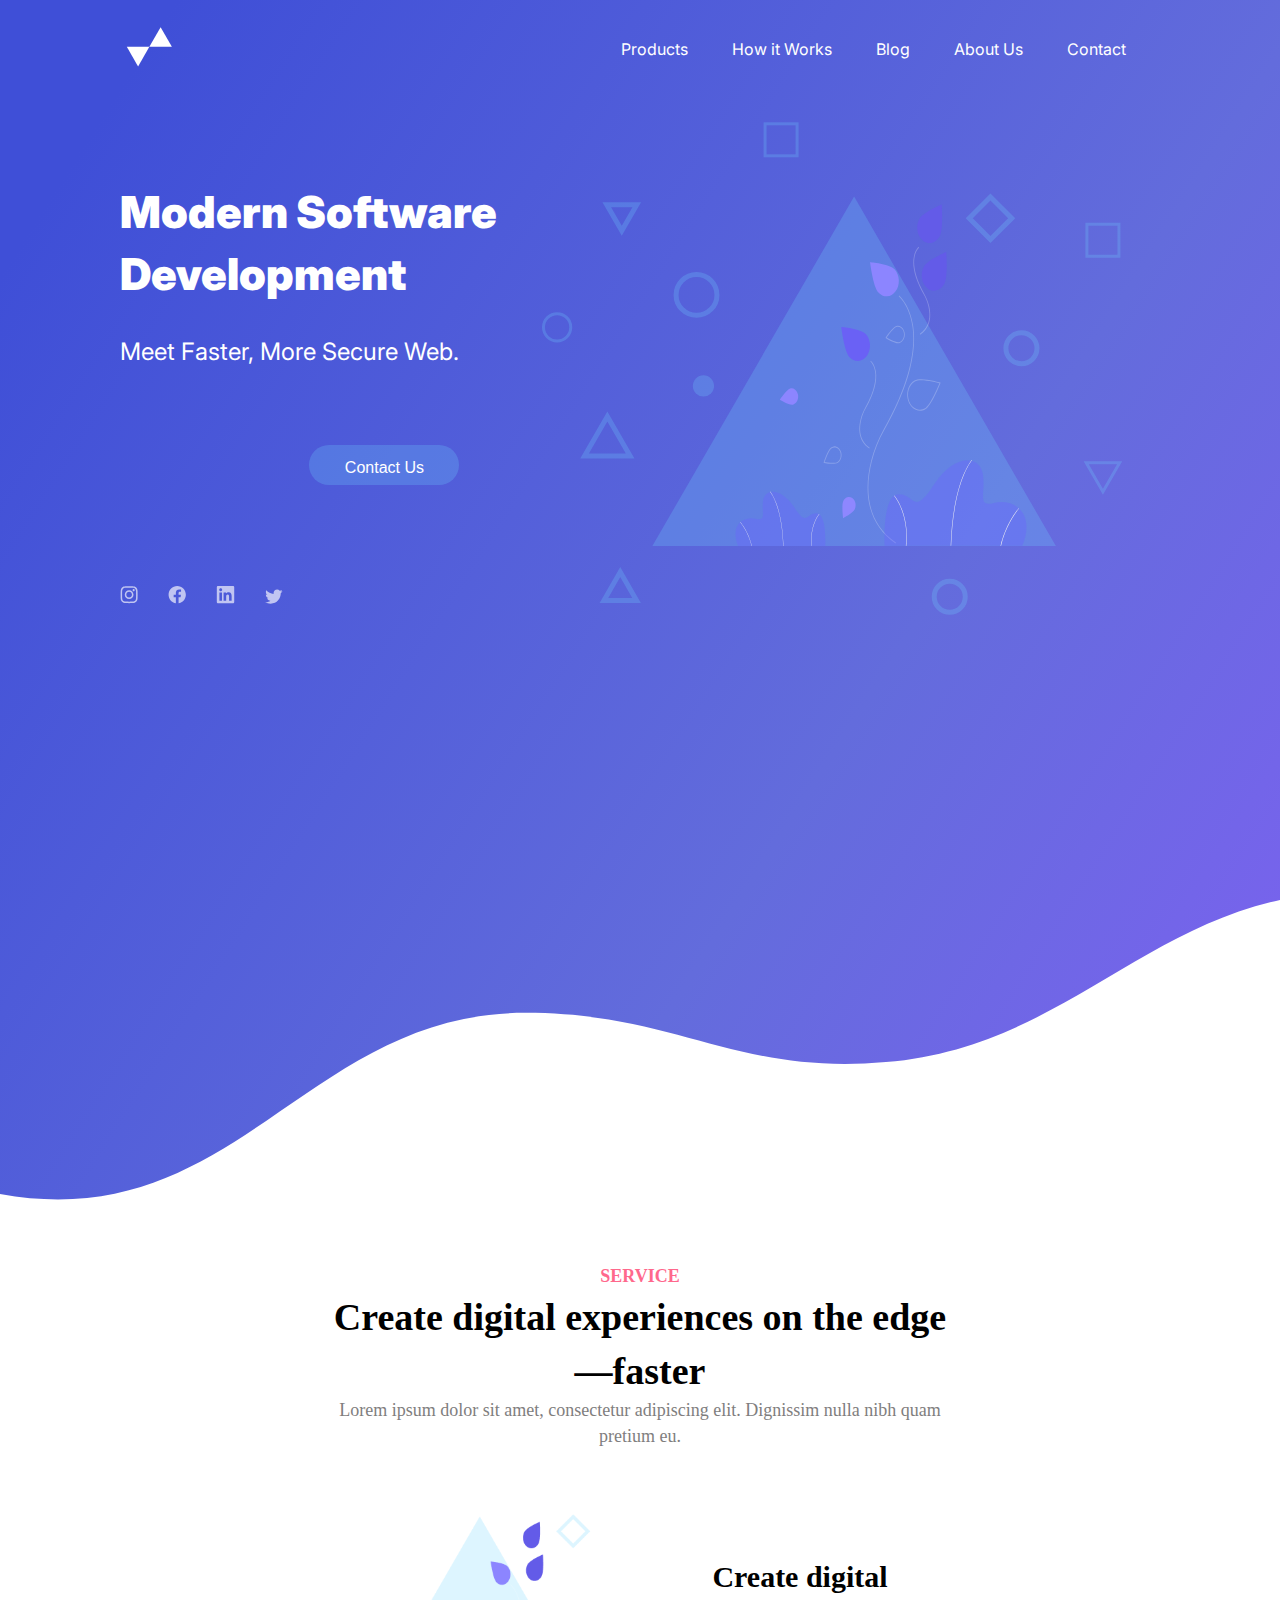
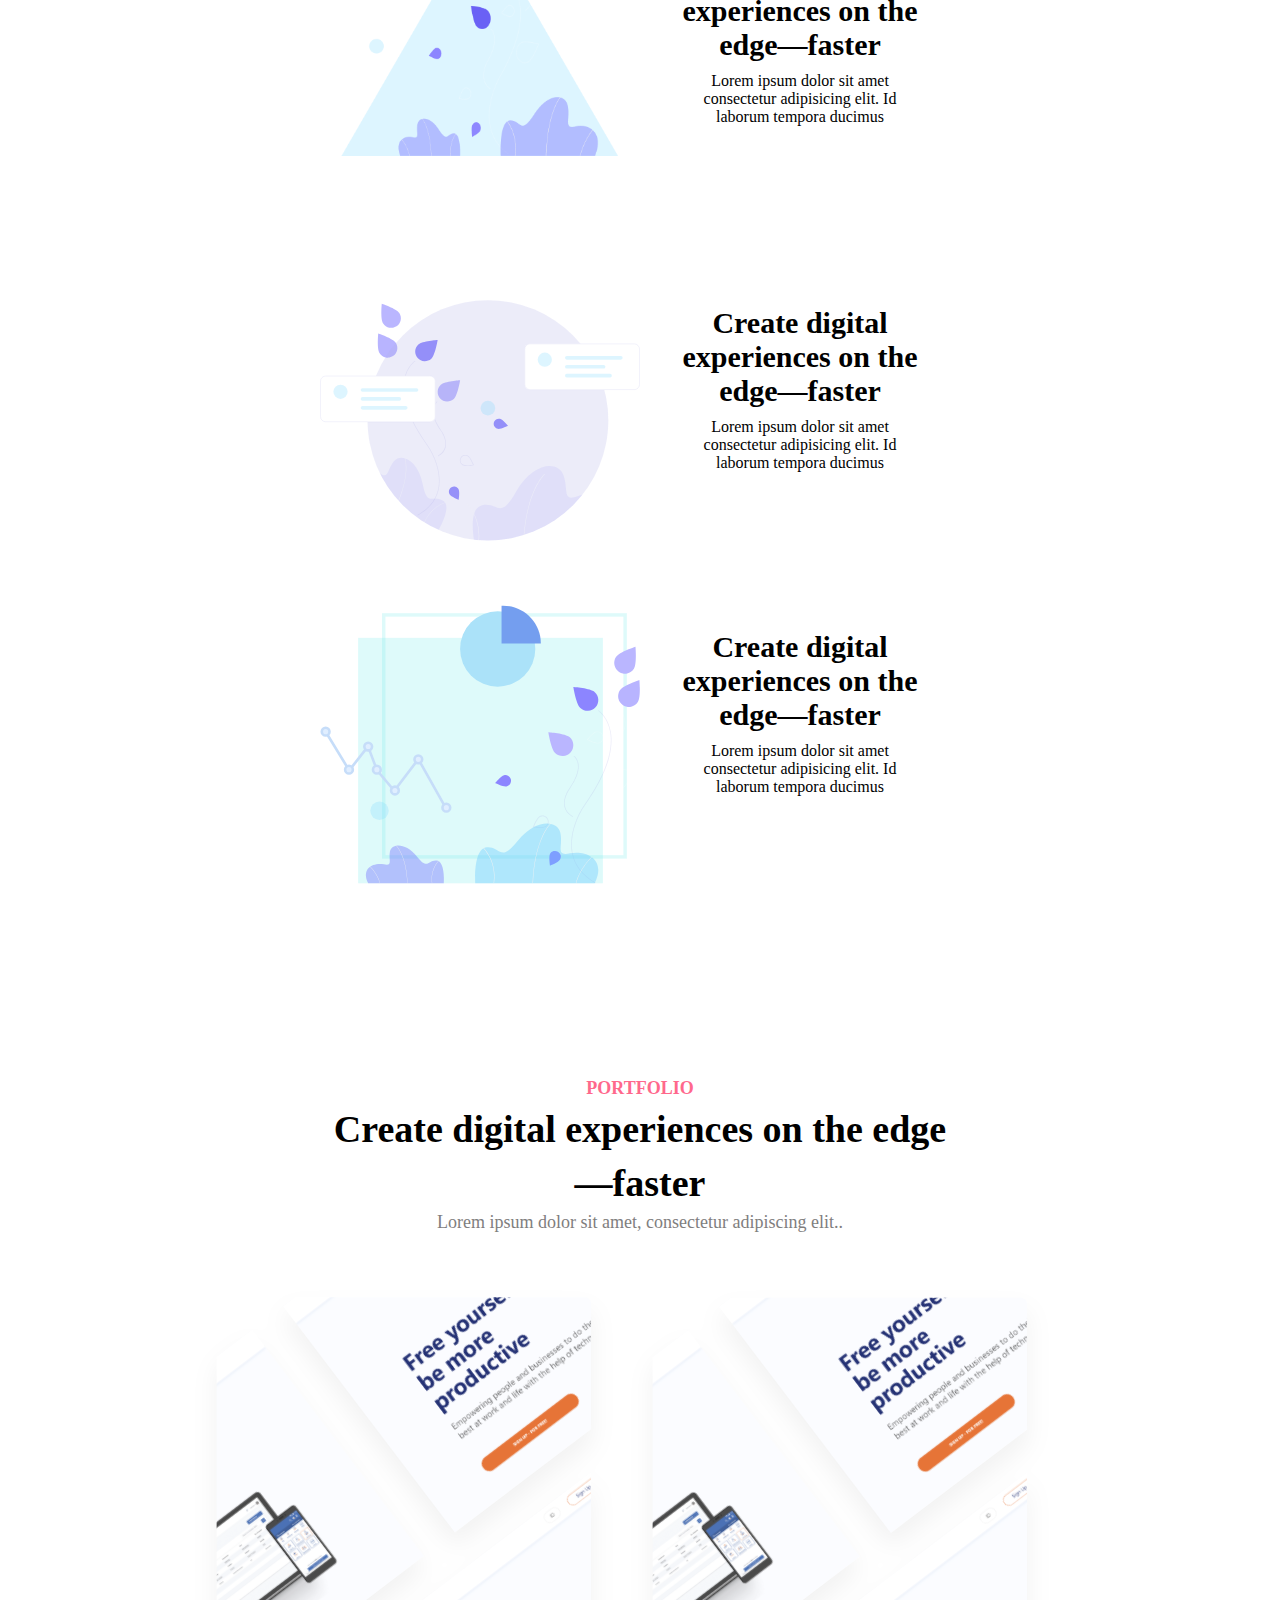
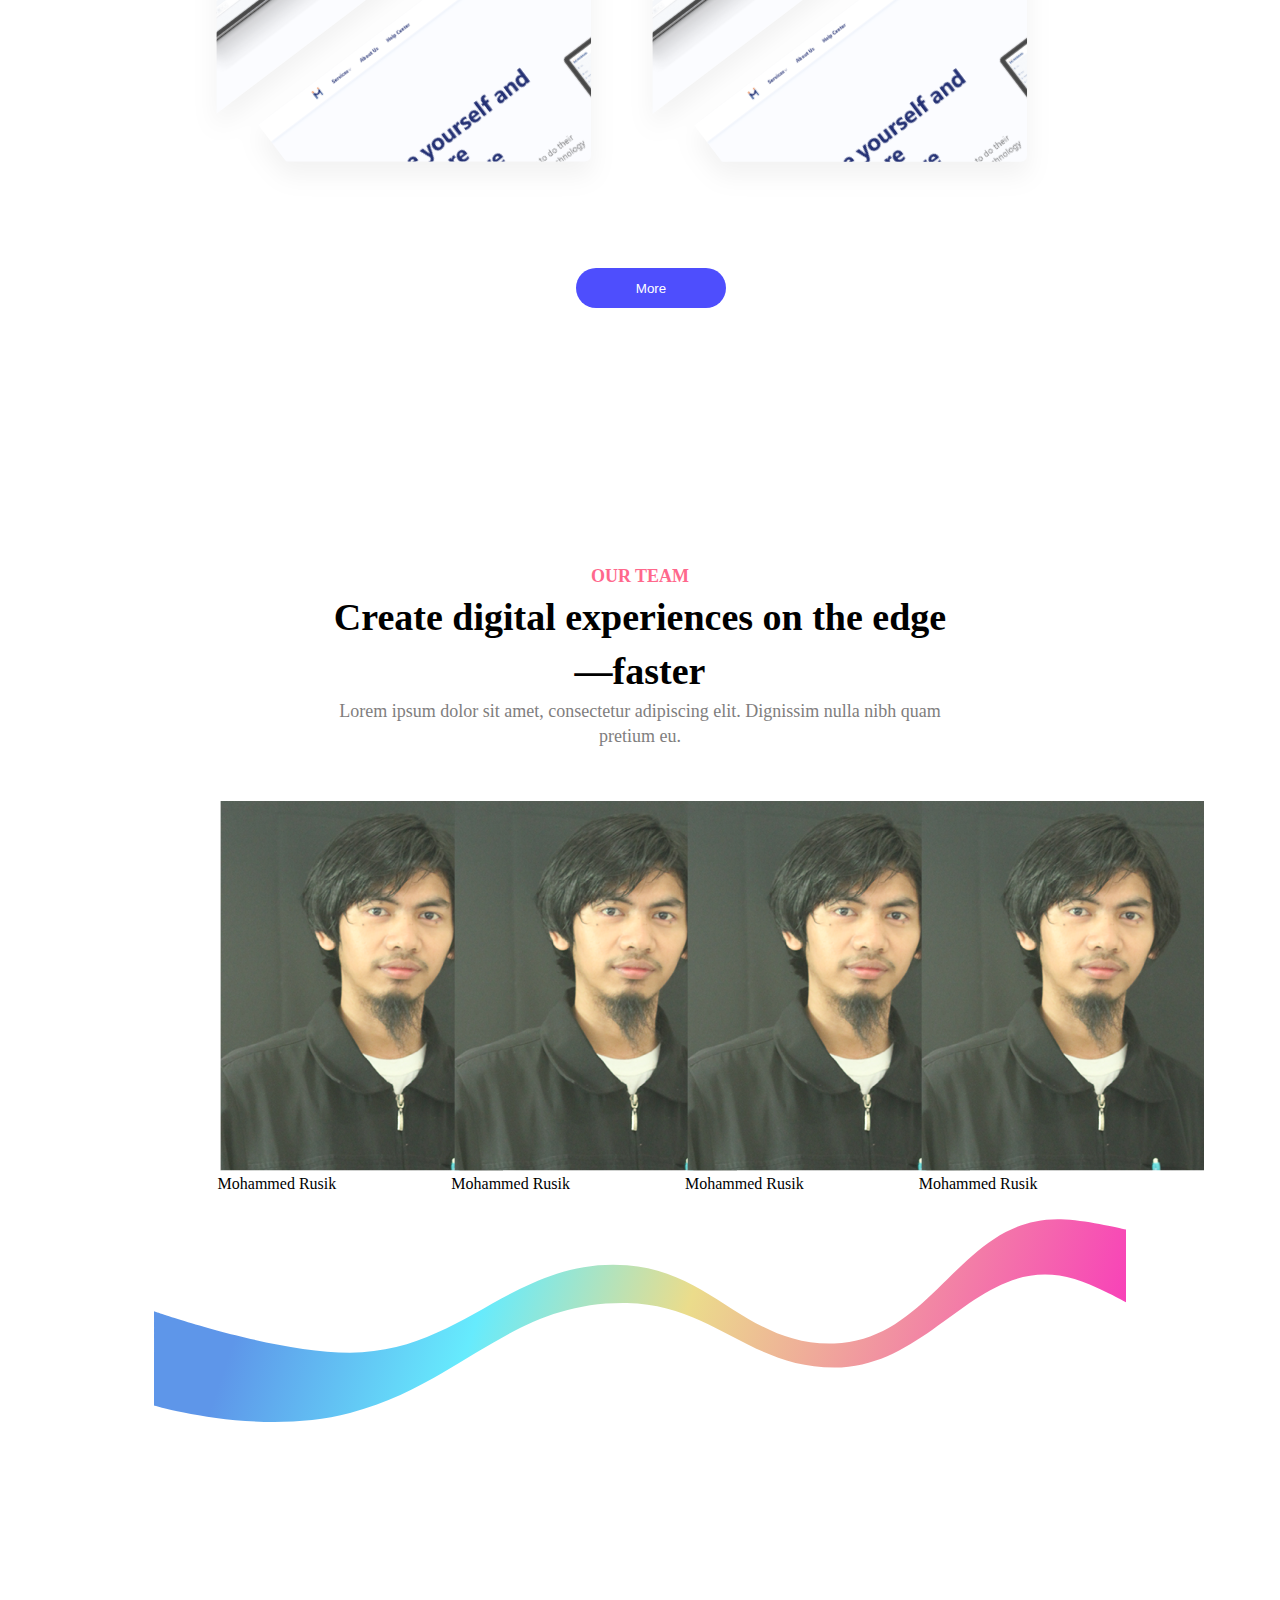
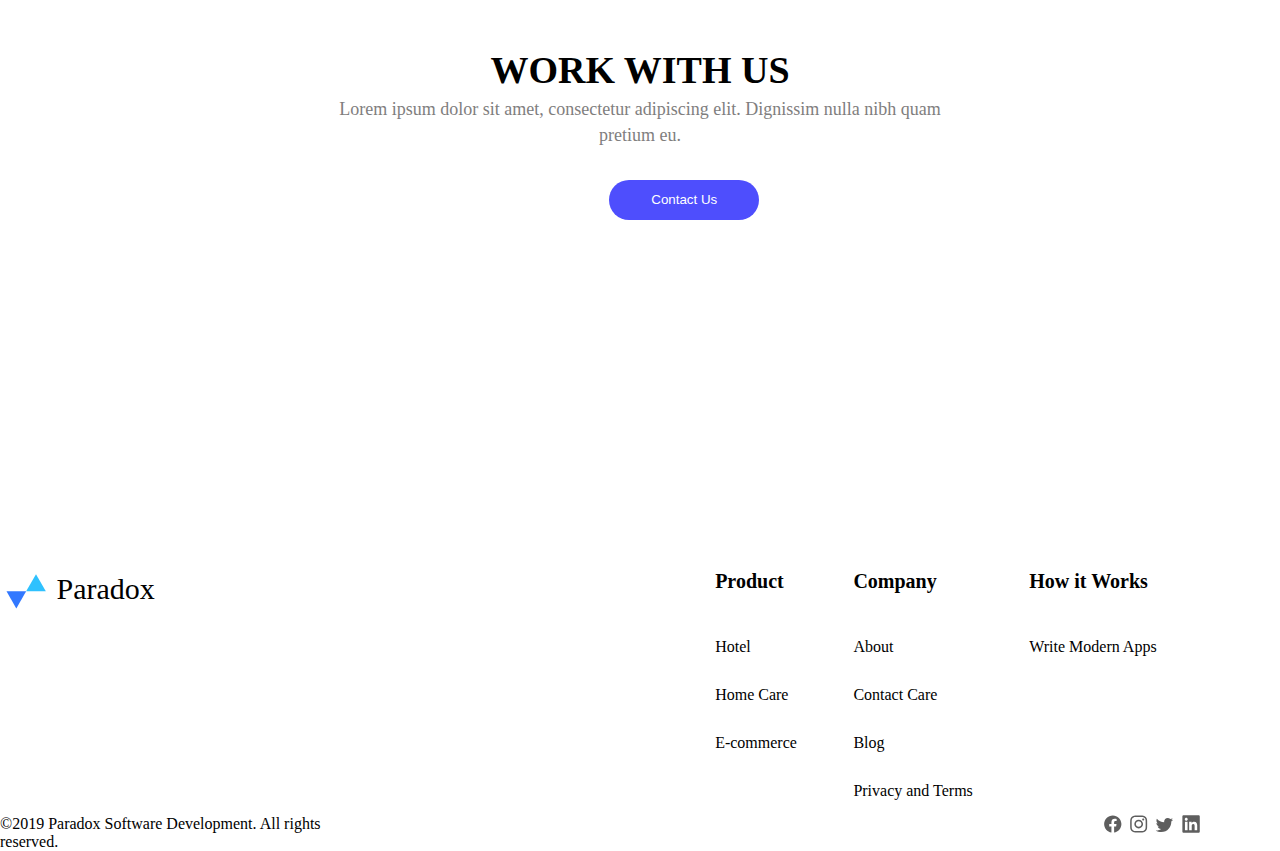
==== index.html @ a880a84c "Add files via upload" ====
<!DOCTYPE html>
<html>
    <head>
    <meta name="viewport" content="width=device-width, initial-scale=1" />
    <link rel="preconnect" href="https://fonts.googleapis.com">
    <link rel="preconnect" href="https://fonts.gstatic.com" crossorigin>
    <link href="https://fonts.googleapis.com/css2?family=Inter:wght@100;200;300;400;500;600;700;800;900&display=swap" rel="stylesheet"> 
    <link rel="stylesheet" href="./styles.css" />
    <script src="./index.js"></script>
    </head>
    <body>
    <section class="hero-container">
        <nav class="navbar">
        <figure class="logo">
            <img src="./assets/Logo.svg" alt=""/>
        </figure> 
        <ul class="right-nav">
            <li><a class='link' href="">Products</a></li>
            <li><a class='link' href="">How it Works</a></li>
            <li><a class='link' href="">Blog</a></li>
            <li><a class='link' href="">About Us</a></li>
            <li><a class='link' href="">Contact</a></li>
        </ul>
        </nav>
        <section class="header">
        <div class="header-text">
            <h1 class="title">Modern Software Development</h1>
            <p class="sub-title">Meet Faster, More Secure Web.</p>
            <button class="header-btn">Contact Us</button>
            <div class="header-icons">
                <img class="icon" src="./assets/instagram.svg"/>
                <img class="icon" src="./assets/facebook1.svg"/>
                <img class="icon" src="./assets/linkedin1.svg"/>
                <img class="icon" src="./assets/twitter.svg"/>
            </div>
        </div>
        <div class="header-img">
            <img src="./assets/mid-triangle.svg"/>
        </div>
    </section>
    </section>

      <section class="section-1">
        <span class="section1-title">SERVICE</span>
        <h2 class="section1-heading">Create digital experiences on the edge—faster</h2>
        <p class="section1-subheading">Lorem ipsum dolor sit amet, consectetur adipiscing elit. Dignissim nulla nibh quam pretium eu. </p>
    </section>

    <section class="category_1">
        <img src="./assets/Group 34.png" alt="" class="category_image_1">
        <div class="first_paragraph">
            <h2>Create digital experiences on the edge—faster</h2>
            <p>Lorem ipsum dolor sit amet consectetur adipisicing elit. Id laborum tempora ducimus</p>
        </div>
    </section>

    <section class="category_2">
        <img src="./assets/circle-one.svg" alt="" class="category_image_2">
        <div class="first_paragraph1">
            <h2>Create digital experiences on the edge—faster</h2>
            <p>Lorem ipsum dolor sit amet consectetur adipisicing elit. Id laborum tempora ducimus</p>
        </div>
        
    </section>

    <section class="category_3">
        <img src="./assets/square-one.svg" alt="" class="category_image_3">
        <div class="first_paragraph2">
            <h2>Create digital experiences on the edge—faster</h2>
            <p>Lorem ipsum dolor sit amet consectetur adipisicing elit. Id laborum tempora ducimus</p>
        </div>
    </section>

    <section class="section-2">
        <span class="section1-title2">PORTFOLIO</span>
        <h2 class="section1-heading2">Create digital experiences on the edge—faster</h2>
        <p class="section2-subheading">Lorem ipsum dolor sit amet, consectetur adipiscing elit.. </p>
    </section>

<main>
    <section>
<img src="./assets/pic-one.svg" alt="">
<img src="./assets/pic-two.svg" alt="">
<img src="./assets/pic-three.svg" alt="">
<img src="./assets/pic-four.svg" alt="">
<img src="./assets/pic-five.svg" alt="">
<img src="./assets/pic-six.svg" alt="">
    </section>
    <button>More</button>
</main>
    
<section class="section-2">
    <span class="section1-title2">OUR TEAM</span>
    <h2 class="section1-heading2">Create digital experiences on the edge—faster</h2>
    <p class="section2-subheading">Lorem ipsum dolor sit amet, consectetur adipiscing elit. Dignissim nulla nibh quam pretium eu. </p>
</section>
<main>
    <section class="employees">
<div class="employee_image">
    <img src="./assets/employee.png" alt="">
    <p>Mohammed Rusik</p>
</div>
<div class="employee_image">
    <img src="./assets/employee.png" alt="">
    <p>Mohammed Rusik</p>
</div>
<div class="employee_image">
    <img src="./assets/employee.png" alt="">
    <p>Mohammed Rusik</p>
</div>
<div class="employee_image">
    <img src="./assets/employee.png" alt="">
    <p>Mohammed Rusik</p>
</div>

    </section>

</main>

    <img src="./assets/mid-curve.svg" alt="" class="curve">

    <section class="section-2">
        <h2 class="section1-heading2">WORK WITH US</h2>
        <p class="section2-subheading">Lorem ipsum dolor sit amet, 
            consectetur adipiscing elit. Dignissim nulla nibh quam pretium eu. </p>
            <button>Contact Us</button>
        </section>
    


<footer>
    <div class="footer_main">

        <div class="footer_section">
            
            <figure class="logo1">
                <img src="./assets/logo-coloured.svg" alt=""/>
                <p>Paradox</p>
        </div>

        <div class="footer_details">
            <div class="product">
                <h2>Product</h2>
               <ul>
                   <li>Hotel</li>
                   <li>Home Care</li>
                   <li>E-commerce</li>
               </ul>
        
            </div>
    
            <div class="company">
                <h2>Company</h2>
               <ul>
                   <li>About</li>
                   <li>Contact Care</li>
                   <li>Blog</li>
                   <li>Privacy and Terms</li>
               </ul>
        
            </div>
    
            <div class="How">
                <h2>How it Works</h2>
               <ul>
                   <li>Write Modern Apps</li>
               </ul>
        
            </div>
        </div>
       
    </div>
    </figure> 
    <div class="footer_end">
        <p>&copy;2019 Paradox Software Development. All rights reserved.</p>
        <div class="social_media">
            <img src="./assets/facebook.svg" alt="">
            <img src="./assets/instagram-dull.svg" alt="">
            <img src="./assets/twitter-dull.svg" alt="">
            <img src="./assets/linkedin.svg" alt="">
        </div>
    </div>
</footer>
    
</body>
</html>
---- styles.css ----
*{
    margin: 0;
    padding: 0;
    box-sizing: border-box;
}


/*hERO*/
.hero-container{
    width: 100%;
    height: 1200px;
    font-family: 'Inter', sans-serif;
    background-image: url(./assets/background-one.svg) ;
    background-repeat: no-repeat;
    -webkit-background-size: cover;
    background-size: cover;
    padding: 0px 154px 0px 120px;
}

.navbar{
    display: flex;
    align-items: center;
    justify-content: space-between;
    padding: 22px 0px 46px;
}

.bg-image{
    position: absolute;
    top: 0;
    left: 0;
    z-index: -1;
}


.right-nav{
    display: flex;
    list-style: none;
}

.right-nav li{
    margin-left: 44px;
}

.link{
    text-decoration: none;
    font-style: normal;
    font-weight: 400;
    font-size: 16px;
    line-height: 150.1%;
    /* identical to box height, or 24px */
    text-align: center;
    color: #FFFFFF;
}

/*Header*/

.header{
    display: flex;
    align-items: center;
    justify-content: space-between;
}


.header-text {
   width: 535px;
}

.title{
    font-style: normal;
    font-weight: 900;
    font-size: 44px;
    line-height: 143.1%;
    /* or 63px */
    color: #FFFFFF;
    margin-bottom: 28px;
}

.sub-title{
font-style: normal;
font-weight: 400;
font-size: 24px;
line-height: 150.1%;
color: #FFFFFF;
margin-bottom: 54px;
}


.header-btn{
    background: rgba(113, 213, 255, 0.24);
    border-radius: 90px;
    padding: 12px 30px;
    border: none;
    font-style: normal;
    font-weight: 400;
    font-size: 16px;
    line-height: 143.1%;
    text-align: center;
    color: #FFFFFF;
    margin-bottom: 100px;
}


.icon{
    margin-right: 26px;
}


/*Section 1*/
.section-1{
    margin: auto;
    text-align: center;
    width: 615.11px;
    padding-top: 5%;
}

.section1-title{
    font-style: normal;
    font-weight: 900;
    font-size: 18px;
    line-height: 143.1%;
    color: #FF688C;
}

.section1-heading{
    font-style: normal;
    font-weight: 900;
    font-size: 38px;
    line-height: 143.1%;
    color: #000000;
}

.section1-subheading{
    font-style: normal;
    font-weight: 400;
    font-size: 18px;
    line-height: 143.1%;
    /* or 26px */
    color: #7F7E7E;
}


/* first Category */
.category_1{
    align-items: center;
    padding: 0% 25%;
    display: flex;
}
.category_image_1{
 width: 50%;
 padding-top: 10%;
}
.first_paragraph{
    padding: 0% 5%;
    text-align: center;
}
.first_paragraph h2{
    padding-bottom: 4%;
    font-size: 30px;
}
.first_paragraph p{
    text-align: center;
    padding: 0% 10%;
}


/* Second category */
.category_2{
    align-items: center;
    padding: 0% 25%;
    display: flex;
}
.category_image_2{
 width: 50%;
 padding-top: 10%;
}
.first_paragraph1{
    padding: 0% 5%;
    text-align: center;
}
.first_paragraph1 h2{
    padding-bottom: 4%;
    font-size: 30px;
}
.first_paragraph1 p{
    text-align: center;
    padding: 0% 10%;
}


/* Third category */
.category_3{
    align-items: center;
    padding: 0% 25%;
    display: flex;
}
.category_image_3{
 width: 50%;
 padding-top: 10%;
}
.first_paragraph2{
    padding: 0% 5%;
    text-align: center;
}
.first_paragraph2 h2{
    padding-bottom: 4%;
    font-size: 30px;
}
.first_paragraph2 p{
    text-align: center;
    padding: 0% 10%;
}

/*Section 2*/
.section-2{
    margin: auto;
    text-align: center;
    width: 615.11px;
    padding-top: 15%;
}

.section1-title2 {
    font-style: normal;
    font-weight: 900;
    font-size: 18px;
    line-height: 143.1%;
    color: #FF688C;
}

.section1-heading2{
    font-style: normal;
    font-weight: 900;
    font-size: 38px;
    line-height: 143.1%;
    color: #000000;
}

.section2-subheading{
    font-style: normal;
    font-weight: 400;
    font-size: 18px;
    line-height: 143.1%;
    /* or 26px */
    color: #7F7E7E;
}

/* portfolio */
main{
    border: none;
    padding-top: 4%;


}
main section{
    padding-left: 15%;
}
/* employees */
.employees{
    padding-left: 17%;
    display: flex;
}
.employees img{
    padding: 0% 1%;
}
.employee_image{
    width: 22%;
}

.curve{
    padding: 2% 12%;
    width: 100%;
    height: 10%;

}
button{
    text-align: center;
    margin: 5% 45%;
    width: 150px;
    height: 40px;
    background-color: rgba(9, 9, 252, 0.719);
    border: none;
    border-radius: 20px;
    color: white;
}


footer{
    margin-top: 25%;
}
.logo1{
    display: flex;
}
.logo1 p{
    padding-top: 1%;
    padding-left: 3%;
    font-size: 30px;
}
.footer_main{
    display: flex;
}
.product{
    padding-left: 50%;
  
}
.product h2{
    font-size: 20px;
    margin-bottom: 30px;
}
.product ul li{
    list-style-type: none;
    line-height: 300%;
}
.company{
    padding-left: 5%;
  
}
.company h2{
    font-size: 20px;
    margin-bottom: 30px;
}
.company ul li{
    list-style-type: none;
    line-height: 300%;
}

.How{
    padding-left: 5%;
  
}
.How h2{
    font-size: 20px;
    margin-bottom: 30px;
}
.How ul li{
    list-style-type: none;
    line-height: 300%;
}
.footer_end{

    display: flex;
}
.footer_details{
    display: flex;
    width: 100%;
    
}

.social_media{

    margin-left: 60%;
    width:200px;

}
.social_media img{
    padding-right: 2%;
}

@media only screen and (max-width: 720px){
    body{
        margin: 0;
        padding: 0;
    }
    .hero-container{
        width: 200%;
        padding: 3%;
        display: block;
    }
    .section-1{
        text-align: center;
        width: 100%;
        padding-top: 40%;
        margin-left: 0%;

    }
    .right-nav{
        display: block;
        padding-right: 10%;
    }
    
    .link{
    font-size: 15px;
    }
    
   
  .logo{
      padding: 0;
      margin-bottom: 20px;
      padding: 5%;
  }
  .title{
      font-size: 40px;
  }
  .header{
      padding-top: 20%;
      padding-left: 1.5%;
      padding-right: 2.5%;
  }
  .employees{
      display: block;
      flex-wrap: wrap;
      align-items: center;
      margin-left: 0%;
      padding: 12%;
  }
  .employee_image p{
      font-size: 40px;
  }
  .section1-title{
      font-size: 70px;
      width: 200%;
      margin-left: 65%;
  }
  .section1-heading{
      font-size: 50px;
      width: 200%;
  }

  .section1-title2{
      margin-left: 0%;
      font-size: 70px;
  }
  .section-2{
      margin: 0;
      padding-left: 30%;
      padding-top: 50%;
  }
  .section1-heading2{
      margin: 0;
      font-size: 45px;
  }
  .section1-subheading{
      font-size: 45px;
      width: 200%;
}
  .section2-subheading{
      padding-left: 0%;
      text-align: center;
      font-size: 20px;
  }
  .category_1{
      margin-top: 20%;
      display: block;
  }
  .category_2{
    margin-top: 20%;
    display: block;
}
.category_image_1{
    margin-left: 0%;
    width: 300%;
}
.category_image_2{
    padding-left: 0%;
    width: 300%;
}
.category_image_3{
    margin-left: 0%;
    width: 300%;
}
.category_3{
   
    margin-top: 20%;
    display: block;
}
.first_paragraph{
    padding-left: 40%;
    width: 300%;
}
.first_paragraph h2{
    font-size: 40px;
}
.first_paragraph1{
    padding-left: 40%;
    width: 300%;
}
.first_paragraph1 h2{
    font-size: 40px;
}
.first_paragraph2{
    padding-left: 40%;
    width: 300%;
}
.first_paragraph2 h2{
    font-size: 40px;
}
  .employee_image{
      align-items: center;
      margin-left: 10%;
      width: 100%;
  }
  main section{
    margin-left: 0%;
  }
  main section img{
      width: 200%;
  }
  .header-img img{
    margin: 0;
    padding-right: 100%;
    width: 200%
  }
  .sub-title{
      padding-right: 20%;
  }
  main button{
      margin-left: 75%;
      font-size: 30px;
      width: 200px;
      height: 60px;
  }
  .curve{
     margin: 0%;
     padding: 0;
     width: 190%;
  }
  .footer_main{
      display: block;
  }
  .footer_details{
      display: flex;
      width: 200%;
  }

 .product{
     padding: 5%;
 }
 .product h2{
    font-size: 30px;
 }
 .product ul li{
     display: inline-block;
     padding: 2%;
     font-size: 25px;
     
 }
 .company{
    padding: 5%;
}
.company h2{
    font-size: 30px;
 }
.company ul li{
    display: inline-block;
    padding: 1%;
    font-size: 25px;
}
.How{
    padding: 5%;  
}
.How h2{
    font-size: 30px;
 }
.How ul li{
    display: inline-block;
    font-size: 25px;
}

  .sub-title{
      font-size: 30px;
  }
  .header-btn{
    text-align: left;
    background-color: #FFFFFF;
    color: blue;
  }
  .footer_end{
      display: inline-block;
      margin-top: 30%;
      width: 200%;
  }
  .footer_end p{
      font-size: 30px;
      padding: 0;

  
  }
  .logo1{
    margin-left: 200px;
    margin-bottom: 20px;
    padding: 5%;
}
.logo1 img{
    width: 200px;
}
.logo1 p{
    font-size: 50px;
}
.social_media{
  padding: 0;
}
}
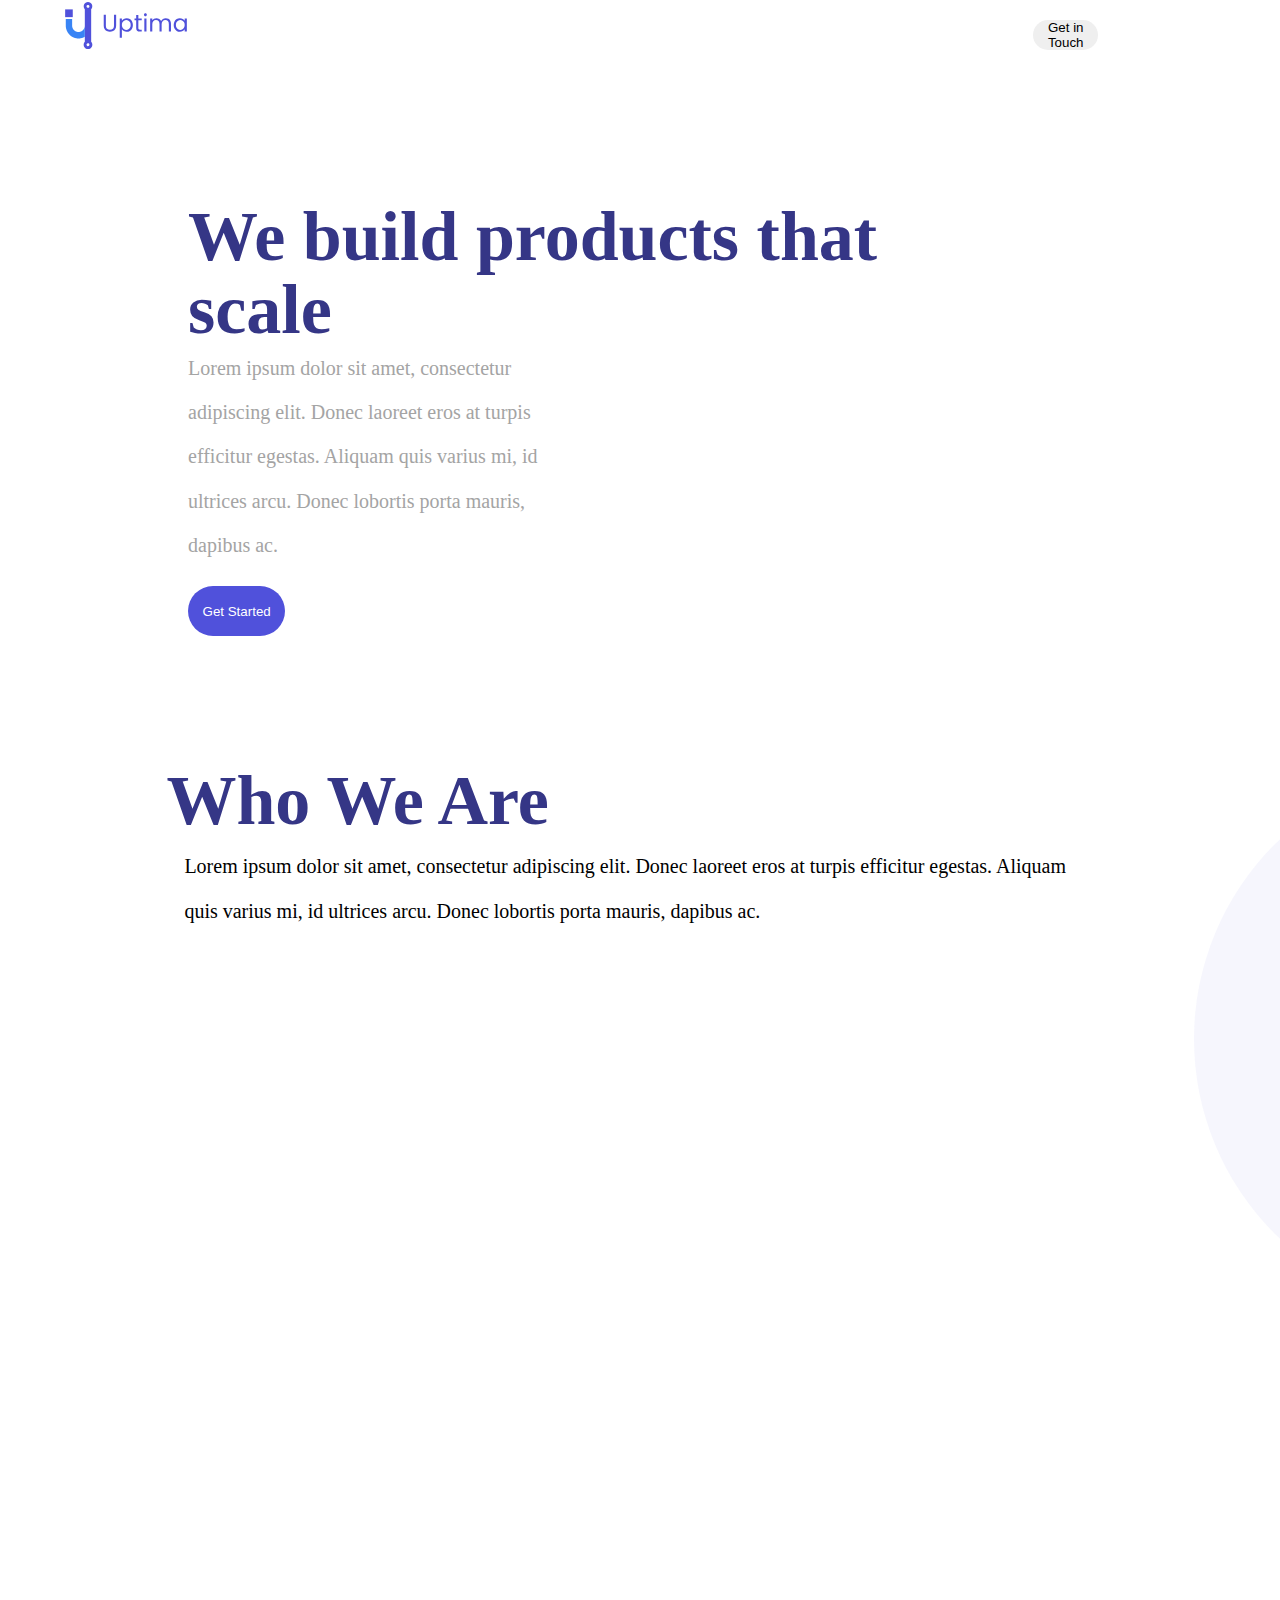
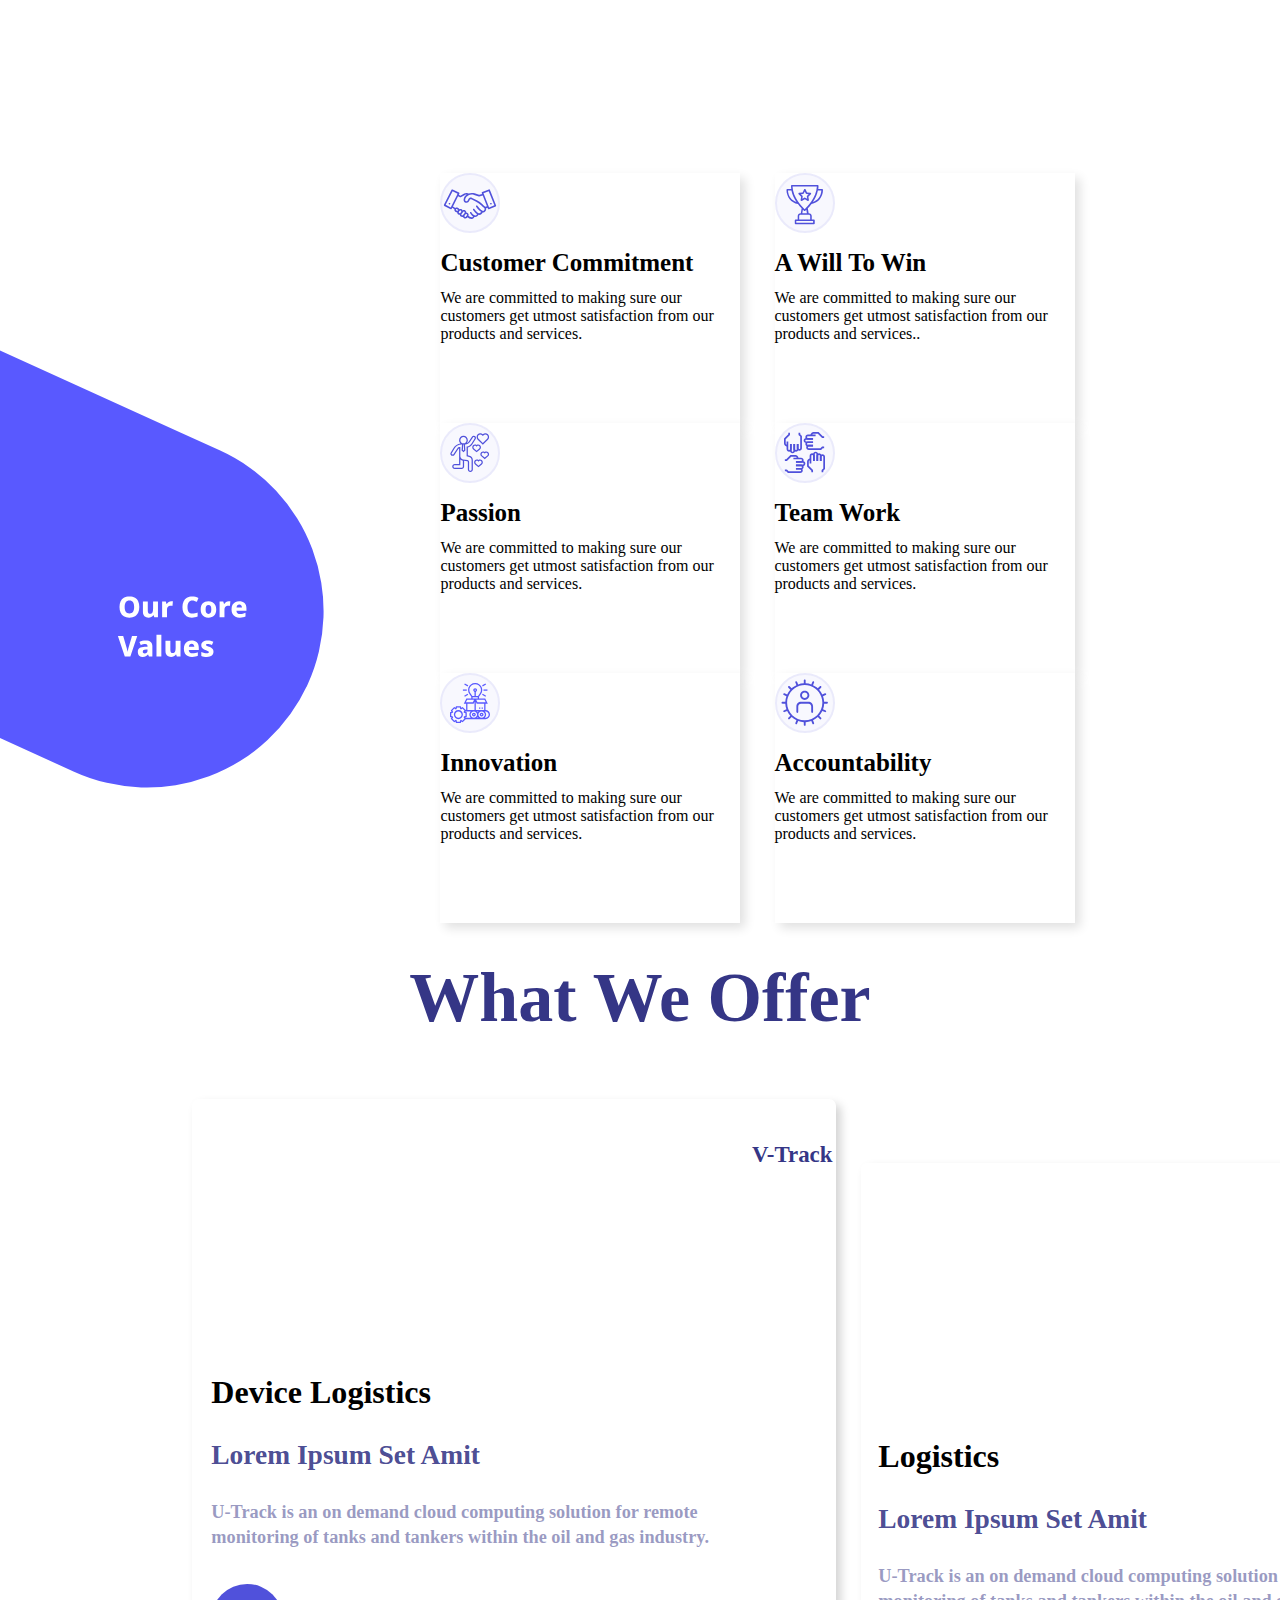
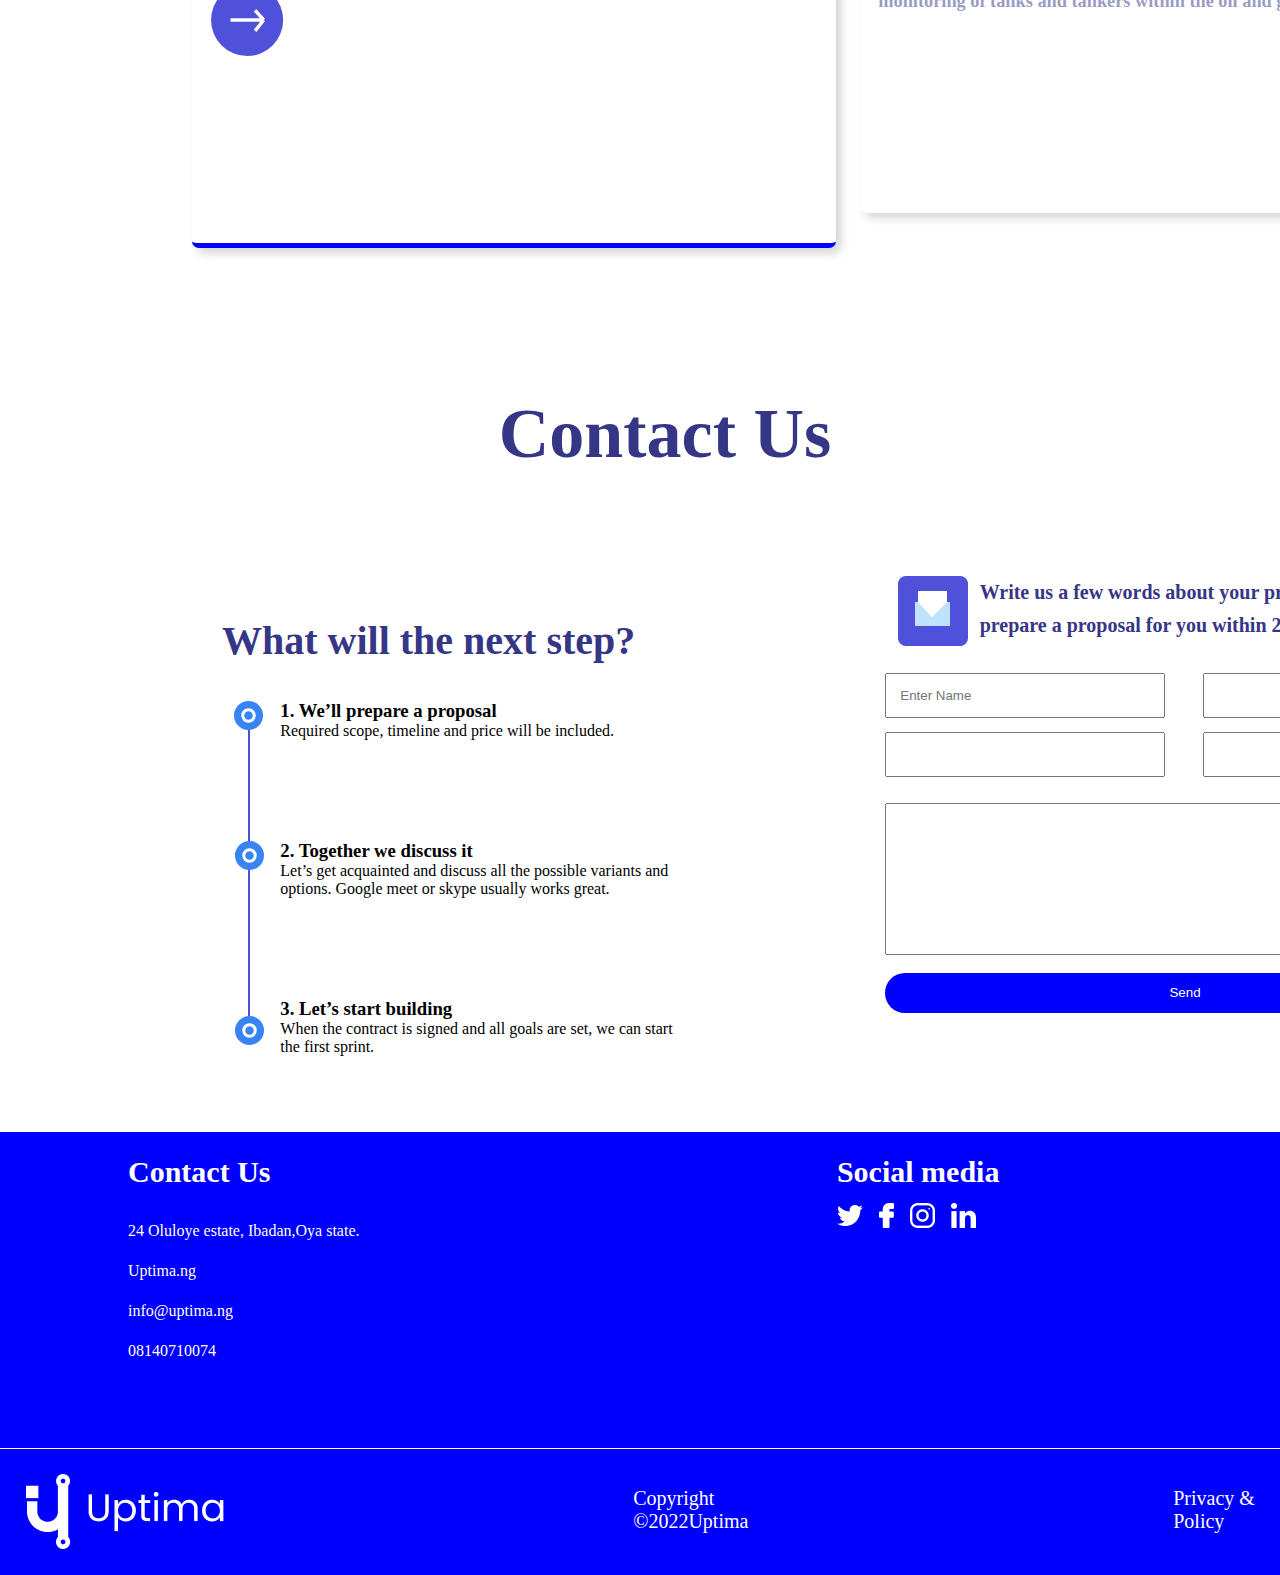
==== commit 89cd77e0: "Add files via upload" ====
--- a/index.html
+++ b/index.html
@@ -1,186 +1,197 @@
-<!DOCTYPE html>
-<html>
-    <head>
-    <meta name="viewport" content="width=device-width, initial-scale=1" />
-    <link rel="preconnect" href="https://fonts.googleapis.com">
-    <link rel="preconnect" href="https://fonts.gstatic.com" crossorigin>
-    <link href="https://fonts.googleapis.com/css2?family=Inter:wght@100;200;300;400;500;600;700;800;900&display=swap" rel="stylesheet"> 
-    <link rel="stylesheet" href="./styles.css" />
-    <script src="./index.js"></script>
-    </head>
-    <body>
-    <section class="hero-container">
-        <nav class="navbar">
-        <figure class="logo">
-            <img src="./assets/Logo.svg" alt=""/>
-        </figure> 
-        <ul class="right-nav">
-            <li><a class='link' href="">Products</a></li>
-            <li><a class='link' href="">How it Works</a></li>
-            <li><a class='link' href="">Blog</a></li>
-            <li><a class='link' href="">About Us</a></li>
-            <li><a class='link' href="">Contact</a></li>
-        </ul>
-        </nav>
-        <section class="header">
-        <div class="header-text">
-            <h1 class="title">Modern Software Development</h1>
-            <p class="sub-title">Meet Faster, More Secure Web.</p>
-            <button class="header-btn">Contact Us</button>
-            <div class="header-icons">
-                <img class="icon" src="./assets/instagram.svg"/>
-                <img class="icon" src="./assets/facebook1.svg"/>
-                <img class="icon" src="./assets/linkedin1.svg"/>
-                <img class="icon" src="./assets/twitter.svg"/>
-            </div>
-        </div>
-        <div class="header-img">
-            <img src="./assets/mid-triangle.svg"/>
-        </div>
-    </section>
-    </section>
-
-      <section class="section-1">
-        <span class="section1-title">SERVICE</span>
-        <h2 class="section1-heading">Create digital experiences on the edge—faster</h2>
-        <p class="section1-subheading">Lorem ipsum dolor sit amet, consectetur adipiscing elit. Dignissim nulla nibh quam pretium eu. </p>
-    </section>
-
-    <section class="category_1">
-        <img src="./assets/Group 34.png" alt="" class="category_image_1">
-        <div class="first_paragraph">
-            <h2>Create digital experiences on the edge—faster</h2>
-            <p>Lorem ipsum dolor sit amet consectetur adipisicing elit. Id laborum tempora ducimus</p>
-        </div>
-    </section>
-
-    <section class="category_2">
-        <img src="./assets/circle-one.svg" alt="" class="category_image_2">
-        <div class="first_paragraph1">
-            <h2>Create digital experiences on the edge—faster</h2>
-            <p>Lorem ipsum dolor sit amet consectetur adipisicing elit. Id laborum tempora ducimus</p>
-        </div>
-        
-    </section>
-
-    <section class="category_3">
-        <img src="./assets/square-one.svg" alt="" class="category_image_3">
-        <div class="first_paragraph2">
-            <h2>Create digital experiences on the edge—faster</h2>
-            <p>Lorem ipsum dolor sit amet consectetur adipisicing elit. Id laborum tempora ducimus</p>
-        </div>
-    </section>
-
-    <section class="section-2">
-        <span class="section1-title2">PORTFOLIO</span>
-        <h2 class="section1-heading2">Create digital experiences on the edge—faster</h2>
-        <p class="section2-subheading">Lorem ipsum dolor sit amet, consectetur adipiscing elit.. </p>
-    </section>
-
-<main>
-    <section>
-<img src="./assets/pic-one.svg" alt="">
-<img src="./assets/pic-two.svg" alt="">
-<img src="./assets/pic-three.svg" alt="">
-<img src="./assets/pic-four.svg" alt="">
-<img src="./assets/pic-five.svg" alt="">
-<img src="./assets/pic-six.svg" alt="">
-    </section>
-    <button>More</button>
-</main>
-    
-<section class="section-2">
-    <span class="section1-title2">OUR TEAM</span>
-    <h2 class="section1-heading2">Create digital experiences on the edge—faster</h2>
-    <p class="section2-subheading">Lorem ipsum dolor sit amet, consectetur adipiscing elit. Dignissim nulla nibh quam pretium eu. </p>
-</section>
-<main>
-    <section class="employees">
-<div class="employee_image">
-    <img src="./assets/employee.png" alt="">
-    <p>Mohammed Rusik</p>
-</div>
-<div class="employee_image">
-    <img src="./assets/employee.png" alt="">
-    <p>Mohammed Rusik</p>
-</div>
-<div class="employee_image">
-    <img src="./assets/employee.png" alt="">
-    <p>Mohammed Rusik</p>
-</div>
-<div class="employee_image">
-    <img src="./assets/employee.png" alt="">
-    <p>Mohammed Rusik</p>
-</div>
-
-    </section>
-
-</main>
-
-    <img src="./assets/mid-curve.svg" alt="" class="curve">
-
-    <section class="section-2">
-        <h2 class="section1-heading2">WORK WITH US</h2>
-        <p class="section2-subheading">Lorem ipsum dolor sit amet, 
-            consectetur adipiscing elit. Dignissim nulla nibh quam pretium eu. </p>
-            <button>Contact Us</button>
-        </section>
-    
-
-
-<footer>
-    <div class="footer_main">
-
-        <div class="footer_section">
-            
-            <figure class="logo1">
-                <img src="./assets/logo-coloured.svg" alt=""/>
-                <p>Paradox</p>
-        </div>
-
-        <div class="footer_details">
-            <div class="product">
-                <h2>Product</h2>
-               <ul>
-                   <li>Hotel</li>
-                   <li>Home Care</li>
-                   <li>E-commerce</li>
-               </ul>
-        
-            </div>
-    
-            <div class="company">
-                <h2>Company</h2>
-               <ul>
-                   <li>About</li>
-                   <li>Contact Care</li>
-                   <li>Blog</li>
-                   <li>Privacy and Terms</li>
-               </ul>
-        
-            </div>
-    
-            <div class="How">
-                <h2>How it Works</h2>
-               <ul>
-                   <li>Write Modern Apps</li>
-               </ul>
-        
-            </div>
-        </div>
-       
-    </div>
-    </figure> 
-    <div class="footer_end">
-        <p>&copy;2019 Paradox Software Development. All rights reserved.</p>
-        <div class="social_media">
-            <img src="./assets/facebook.svg" alt="">
-            <img src="./assets/instagram-dull.svg" alt="">
-            <img src="./assets/twitter-dull.svg" alt="">
-            <img src="./assets/linkedin.svg" alt="">
-        </div>
-    </div>
-</footer>
-    
-</body>
+<!DOCTYPE html>
+<html lang="en">
+<head>
+    <link rel="stylesheet" href="style.css">
+    <meta charset="UTF-8">
+    <meta http-equiv="X-UA-Compatible" content="IE=edge">
+    <meta name="viewport" content="width=device-width, initial-scale=1.0">
+    <title>Document</title>
+</head>
+<body>
+    <section class="starter">
+        <div class="header">
+            <div class="menu_icons">
+                <img src="./assets/Layer 1.svg" alt="" class="logo">
+                <img src="./assets/Group.svg" alt="" class="menu_bar">
+            </div>
+            <div class="heade">
+                <h1>We build products that scale</h1>
+            <p>Lorem ipsum dolor sit amet, consectetur adipiscing elit. Donec laoreet eros at turpis efficitur egestas.
+                 Aliquam quis varius mi, id ultrices arcu. Donec lobortis porta mauris, dapibus ac.</p>
+                 <button class="start">Get Started</button>
+            </div>
+
+                     <div class="navbar">
+                        <nav>
+                            <ul>
+                                <li>About Us</li>
+                                <li>Offer</li>
+                            </ul>
+                            <button class="touch">Get in Touch</button>
+                        </nav>
+                       
+                    </div>
+        </div>
+
+    </section>
+        <main>
+            <div class="description">
+                <h1>Who We Are</h1>
+                <p>Lorem ipsum dolor sit amet, consectetur adipiscing elit. Donec laoreet eros at turpis efficitur egestas.
+                     Aliquam quis varius mi, id ultrices arcu. Donec lobortis porta mauris, dapibus ac.</p>
+                </div>
+        <div class="main_body">
+            <img src="./assets/Ellipse 64.svg" alt="" class="body_main">
+
+            <div class="mission">
+                <img src="./assets/Group 110.svg" alt="">
+                <h3>Our Mission</h3>
+                <p>Lorem ipsum dolor, sit amet consectetur adipisicing elit. Laborum, sapiente!</p>
+            </div>
+                    <div class="About">
+                        <img src="./assets/Group 110.svg" alt="">
+                        <h3>About Us</h3>
+                        <p>Lorem ipsum dolor, sit amet consectetur adipisicing elit. Laborum, sapiente!</p>
+        
+                    </div>
+                    <div class="vision">
+                        <img src="./assets/Group 110.svg" alt="">
+                        <h3>Our Vision</h3>
+                        <p>Lorem ipsum dolor, sit amet consectetur adipisicing elit. Laborum, sapiente!</p>
+        
+                    </div>
+        </div>
+        </div>
+  
+    </main>
+
+    <article>
+        <img src="./assets/Group 125.svg" alt="" class="blue_image">
+        <div class="quality">
+            <div class="features">
+                <img src="./assets/Group 83.svg" alt="">
+                <h3>Customer Commitment</h3>
+                <p>We are committed to making sure our customers get utmost satisfaction from our products and services.</p>
+            </div>
+            <div class="features">
+                <img src="./assets/Group 129.svg" alt="">
+                <h3>A Will To Win</h3>
+                <p>We are committed to making sure our customers get utmost satisfaction from our products and services..</p>
+            </div>
+            <div class="features">
+                <img src="./assets/Group 84.svg" alt="">
+                <h3>Passion</h3>
+                <p>We are committed to making sure our customers get utmost satisfaction from our products and services.</p>
+            </div>
+            <div class="features">
+                <img src="./assets/Group 86.svg" alt="">
+                <h3>Team Work</h3>
+                <p>We are committed to making sure our customers get utmost satisfaction from our products and services.</p>
+            </div>
+            <div class="features">
+                <img src="./assets/Group 87.svg" alt="">
+                <h3>Innovation</h3>
+                <p>We are committed to making sure our customers get utmost satisfaction from our products and services.</p>
+            </div>
+            <div class="features">
+                <img src="./assets/Group 88.svg" alt="">
+                <h3>Accountability</h3>
+                <p>We are committed to making sure our customers get utmost satisfaction from our products and services.</p>
+            </div>
+        </div>
+  
+    </article>
+
+    <section class="offer">
+        <h1>What We Offer</h1>
+        <div class="containers">
+            <div class="vtract">
+              <h2>V-Track</h1>  
+                <h3>Device Logistics</h2>
+                <h4>Lorem Ipsum Set Amit</h3>
+                <p>U-Track is an on demand cloud computing solution for remote monitoring of tanks and tankers within the oil and gas industry.</p>
+                <img src="./assets/Hover btn.svg" alt="">
+            </div>
+            <div class="utract">
+               <h2> U-Track</h1>
+                <h3>Logistics</h2>
+                <h4>Lorem Ipsum Set Amit</h3>
+                <p>U-Track is an on demand cloud computing solution for remote monitoring of tanks and tankers within the oil and gas industry.</p>
+            </div>
+        </div>
+    </section>
+
+    <section class="main_end">
+        <h1>Contact Us</h1>
+    <div class="comment">
+    <div class="step">
+    <h2>What  will the next step?</h2>
+    <div class="bullet">
+        <img src="./assets/Group 107.svg" alt="">
+        <div class="points">
+            <div class="first_point">
+                <h3>1. We’ll prepare a proposal</h2>
+                <p>Required scope, timeline and price will be included.</p>
+            </div>
+            <div class="second_point">
+                <h3>2. Together we discuss it</h2>
+                <p>Let’s get acquainted and discuss all the possible variants and options. Google meet or skype usually works great.</p>
+            </div>
+            <div class="third_point">
+                <h3>3. Let’s start building</h2>
+                <p>When the contract is signed and all goals are set, we can start the first sprint.</p>
+            </div>
+
+        </div>
+    </div>
+    </div>
+
+    <div class="input">
+        <div class="input_title">
+                <img src="./assets/Group 101 (1).png" alt="">
+            <p>Write us a few words about your project and we’ll prepare a proposal for you within 24 hours.</p>
+        </div>
+        <div class="form">
+            <input type="text" placeholder="Enter Name">
+            <input type="text">
+            <br>
+            <input type="text">
+            <input type="text">
+            <br>
+            <textarea name="message" id="" cols="30" rows="10"></textarea>
+            <br>
+            <button class="mes">Send</button>
+
+        </div>
+        
+    </div>
+    </div>
+    </section>
+
+    <footer>
+        <div class="footer_content">
+            <div class="content_1">
+                <h2>Contact Us</h2>
+                <ul>
+                    <li>24 Oluloye estate, Ibadan,Oya state.</li>
+                    <li>Uptima.ng</li>
+                    <li>info@uptima.ng</li>
+                    <li>08140710074</li>
+                </ul>
+            </div>
+            
+            <div class="content_2">
+                <h2>Social media</h2>
+                <img src="./assets/Group 80.png" alt="">
+            </div>
+        </div>
+
+        <div class="end">
+            <img src="./assets/Logo.png" alt="" class="logo_end">
+            <p>Copyright &copy;2022Uptima</p>
+            <p>Privacy & Policy</p>
+        </div>
+    </footer>
+    
+</body>
 </html>--- a/style.css
+++ b/style.css
@@ -0,0 +1,763 @@
+*{
+    margin: 0;
+    padding: 0;
+}
+.logo{
+height: 47.118675231933594px;
+width: 124px;
+left: 90px;
+top: 60px;
+border-radius: 0px;
+margin-top: 2%;
+
+}
+.starter{
+    padding-left: 5%;
+}
+.begin{
+    display: flex;
+}
+.heade{
+    margin-top: 200px;
+    width: 40%;
+}
+.header{
+    display: flex;
+}
+.heade h1{
+height: 146px;
+width: 700px;
+left: 91px;
+top: 254px;
+border-radius: nullpx;
+font-family: Noto Sans;
+font-size: 70px;
+font-weight: 700;
+line-height: 73px;
+letter-spacing: 0em;
+text-align: left;
+color: #353686;
+
+}
+.heade p{
+left: 6.32%;
+right: 55.14%;
+top: 10.31%;
+bottom: 87.12%;
+font-family: 'Noto Sans';
+font-style: normal;
+font-weight: 400;
+font-size: 20px;
+line-height: 221.2%;
+padding-right: 20%;
+
+
+color: #A4A4A4;
+}
+.navbar{
+background-image: url(./assets/Group\ 114.svg);
+background-size: cover;
+background-repeat: no-repeat;
+height: 605.114013671875px;
+width: 899.2880249023438px;
+top: 0px;
+border-radius: 0px;
+padding-left: 6.5%;
+
+}
+.menu_bar{
+    display: none;
+}
+nav{
+position: absolute;
+left: 67.92%;
+right: 6.51%;
+top: 1.47%;
+bottom: 97.38%;
+display: flex;
+}
+
+.touch{
+margin-left: 10%;
+margin-top: 2%;
+height: 30px;
+width: 20%;
+border-radius: 20px;
+border: none;
+}
+
+nav ul{
+    list-style-type: none;  
+    width: 40%;
+}
+nav ul li{
+    display: inline-block;
+    padding-left: 20%;
+    color: white;
+    margin-top: 8%;
+}
+.start{
+height: 50px;
+width: 20%;
+margin-top: 4%;
+color: white;
+background: #5051DB;
+border-radius: 40px;
+border: none;
+}
+main{
+    display: flex;
+    margin-top: 10%;
+}
+.description{
+    margin-left: 13%;
+}
+.description h1{
+font-size: 70px;
+height: 80px;
+width: 900px;
+border-radius: nullpx;
+font-family: Noto Sans;
+font-weight:7  700;
+line-height: 73px;
+letter-spacing: 0em;
+text-align: left;
+color: #353686;
+}
+.description p{
+  
+    top: 10.31%;
+    bottom: 87.12%;
+    font-family: 'Noto Sans';
+    font-style: normal;
+    font-weight: 400;
+    font-size: 20px;
+    line-height: 221.2%;
+    padding-left: 2%;
+}
+.mv{
+    background-image: url(./assets/Ellipse\ 64.png);
+    position: absolute;
+    width: 550px;
+    height: 550px;
+    left: 956px;
+    top: 687px;
+}
+
+.main_body{
+    margin-left: 10%;
+}
+.About{
+    position: relative;
+    width: 253px;
+    height: 301px;
+    left: 1300px;
+    top: 808px;
+    background-color: rgb(255, 255, 255);  
+    box-shadow: 5px 5px 10px rgba(0, 0, 0, 0.123);
+}
+.About h3{
+    text-align: center;
+    font-size: 20px;
+    margin-bottom: 20px;
+}
+.About p{
+    line-height: 30px;
+    text-align: center;
+}
+.About img{
+    width: 50px;
+    height: 50px;
+    margin-left: 40%;
+    margin-top: 5%;
+}
+
+.mission{
+    position: absolute;
+    width: 253px;
+    height: 301px;
+    left: 1600px;
+    top: 627px;  
+    background-color: white; 
+    box-shadow: 5px 5px 10px rgba(0, 0, 0, 0.123);
+    
+}
+.mission h3{
+    text-align: center;
+    font-size: 20px;
+    margin-bottom: 20px;
+}
+.mission p{
+    line-height: 30px;
+    text-align: center;
+}
+.mission img{
+    width: 50px;
+    height: 50px;
+    margin-top: 5%;
+    margin-left: 40%;
+}
+.vision{
+    position: absolute;
+    width: 253px;
+    height: 301px;
+    left: 1600px;
+    top: 960px;  
+    background-color: white; 
+    box-shadow: 5px 5px 10px rgba(0, 0, 0, 0.123);
+}
+.vision h3{
+    text-align: center;
+    font-size: 20px;
+    margin-bottom: 20px;
+
+}
+.vision p{
+    line-height: 30px;
+    text-align: center;
+}
+.vision img{
+    width: 50px;
+    height: 50px;
+    margin-left: 40%;
+    margin-top: 5%;
+}
+article{
+    display: flex;
+    margin-top: 2%;
+    height: 800px;
+
+}
+.quality{
+    display: flex;
+    flex-wrap: wrap;
+    height: 600px;
+    padding-right: 15%;
+    padding-top: 10%;
+    padding-left: 2%;
+}
+.features{
+    background-color: white; 
+    box-shadow: 5px 5px 10px rgba(0, 0, 0, 0.123);
+    height: 250px;
+    width: 300px;
+    margin-left: 5%;
+}
+.features h3{
+font-family: 'Noto Sans';
+font-style: normal;
+font-weight: 700;
+font-size: 25px;
+margin-top: 5%;
+margin-bottom: 5%;
+line-height: 22px;
+}
+.offer{
+    margin-top: 10%;
+}
+.offer h1{
+left: 586px;
+top: 1964px;
+font-family: 'Noto Sans';
+font-style: normal;
+font-weight: 700;
+font-size: 70px;
+line-height: 49px;
+color: #353686;
+text-align: center;
+}
+.containers{
+    display: flex;;
+}
+.vtract{
+width: 673px;    
+height: 743.96px;
+left: 90px;
+top: 2052px;
+background: #FFFFFF;
+border-radius: 6.86735px;
+margin-top: 6%;
+margin-left: 15%;
+box-shadow: 5px 5px 10px rgba(0, 0, 0, 0.171);
+border-bottom: 5px solid blue;
+
+}
+.vtract h2{
+    width: 83.55px;
+    height: 30.9px;
+    padding-left: 560px;
+    padding-top: 40px;
+    font-family: 'Noto Sans';
+    font-style: normal;
+    font-weight: 700;
+    font-size: 22.8912px;
+    line-height: 31px;
+    color: #353686;
+    
+}
+.vtract h3{
+    width: 248.37px;
+    height: 43.49px;
+    padding-top: 200px;
+    padding-left: 3%;
+    font-family: 'Noto Sans';
+    font-style: normal;
+    font-weight: 600;
+    font-size: 32.0476px;
+    line-height: 44px;
+}
+.vtract h4{
+width: 298.73px;
+height: 37.77px;
+padding-top: 24px;
+font-family: 'Noto Sans';
+font-style: normal;
+font-weight: 600;
+font-size: 27.4694px;
+line-height: 37px;
+padding-left: 3%;
+color: rgba(53, 54, 134, 0.9);
+}
+
+.vtract p{
+    width: 572.28px;
+    height: 50.36px;
+    left: 134.64px;
+    padding-top: 25px;
+    font-family: 'Noto Sans';
+    font-style: normal;
+    font-weight: 600;
+    font-size: 18.3129px;
+    line-height: 25px;
+    padding-left: 3%;
+    color: rgba(53, 54, 134, 0.5);
+    
+}
+.vtract img{
+    padding-left: 3%;
+    padding-top: 5%;
+}
+.utract{
+width: 588px;
+height: 650px;
+left: 758px;
+top: 2146px;
+background: #FFFFFF;
+border-radius: 6px;
+margin: 11% 2%;
+box-shadow: 5px 5px 10px rgba(0, 0, 0, 0.171);
+}
+.utract h2{
+    width: 83.55px;
+    height: 30.9px;
+    padding-left: 450px;
+    padding-top: 40px;
+    font-family: 'Noto Sans';
+    font-style: normal;
+    font-weight: 700;
+    font-size: 22.8912px;
+    line-height: 31px;
+    color: #353686;
+    
+}
+.utract h3{
+    width: 248.37px;
+    height: 43.49px;
+    padding-top: 200px;
+    padding-left: 3%;
+    font-family: 'Noto Sans';
+    font-style: normal;
+    font-weight: 600;
+    font-size: 32.0476px;
+    line-height: 44px;
+}
+.utract h4{
+width: 298.73px;
+height: 37.77px;
+padding-top: 24px;
+font-family: 'Noto Sans';
+font-style: normal;
+font-weight: 600;
+font-size: 27.4694px;
+line-height: 37px;
+padding-left: 3%;
+color: rgba(53, 54, 134, 0.9);
+}
+
+.utract p{
+    width: 572.28px;
+    height: 50.36px;
+    left: 134.64px;
+    padding-top: 25px;
+    font-family: 'Noto Sans';
+    font-style: normal;
+    font-weight: 600;
+    font-size: 18.3129px;
+    line-height: 25px;
+    padding-left: 3%;
+    color: rgba(53, 54, 134, 0.5);
+    
+}
+.main_end h1{
+    padding-left: 50px;
+    padding-top: 40px;
+    font-family: 'Noto Sans';
+    font-style: normal;
+    font-size: 70px;
+    color: #353686;
+    text-align: center;
+}
+.comment{
+    display: flex;
+}
+.step{
+    margin-left: 15%;
+}
+.step h2{
+width: 566px;
+height: 66px;
+padding-left: 30px;
+padding-top: 150px;
+font-family: 'Noto Sans';
+font-style: normal;
+font-weight: 700;
+font-size: 40px;
+line-height: 33px;
+
+
+color: #353686;
+}
+.bullet{
+    display: flex;
+    padding-left: 7%;
+}
+.points{
+    width: 400px;
+    padding-left: 3%;
+}
+.first_point{
+    margin-bottom: 100px;
+    margin-top: 10px;
+}
+.second_point{
+    margin-bottom: 100px;
+}
+.input{
+    margin-left: 5%;
+    margin-top: 7%;
+ }
+ 
+.input_title{
+    display: flex;
+    padding: 2% 7%;
+}
+.input_title p{
+width: 591px;
+height: 66px;
+padding-left: 2%;
+top: 3010px;
+font-family: 'Noto Sans';
+font-style: normal;
+font-weight: 700;
+font-size: 20px;
+line-height: 33px;
+
+color: #353686;
+}
+.form input{
+    padding: 2%;
+    margin-left: 5%;
+    margin-top: 2%;
+    width: 250px;
+}
+.form textarea{
+    margin-top: 4%;
+    height: 150px;
+    width: 600px;
+    margin-left: 5%;
+}
+.mes{
+    background-color: blue;
+    color: white;
+    width: 600px;
+    margin-left: 5%;
+    margin-top: 2%;
+    border: none;
+    border-radius: 20px;
+    height: 40px;
+}
+footer{
+    background-color: blue;
+    margin-top: 6%;
+}
+.footer_content{
+    display: flex;
+    margin-left: 10%;
+    
+    
+ 
+}
+.content_1{
+    width: 800px;
+    color: white;
+    margin-top: 2%;
+}
+.content_1 ul li{
+    list-style-type: none;
+    line-height: 40px;
+}
+.content_1 h2{
+    font-size: 30px;
+    margin-bottom: 3%;
+}
+.content_2{
+    width: 500px;
+    margin-top: 2%;
+}
+.content_2 h2{
+    font-size: 30px;
+    margin-bottom: 3%;
+    color: white;
+}
+.end{
+    display: flex;
+    color: white;
+    margin-top: 6%;
+    border-top: 1px solid white;
+}
+.end img{
+    padding: 2%;
+}
+.end p{
+    padding-top: 3%;
+    padding-left: 30%;
+    font-size: 20px;
+}
+
+
+@media only screen and (max-width: 720px){
+    *{
+        padding: 0;
+        margin: 0;
+    }
+    .header{
+        padding: 0;
+        display: block;
+        height: 1000px;
+    }
+    .navbar{
+        background-image: none;
+    }
+    .menu_icons{
+        display: flex;
+    }
+    .menu_bar{
+        display: block;
+        width: 40px;
+        height: 40px;
+        padding-left: 50%;
+        padding-top: 5%;
+    }
+    .heade h1{
+        width: 350px;
+        height: 300px;
+        text-align: center;
+    }
+    .heade p{
+        width: 320px;
+        text-align: center;
+    }
+    .start{
+        width: 160px;
+        margin-left: 50%;
+        margin-top: 10%;
+    }
+    nav{
+        display: none;
+    }
+    .nav ul li{
+        color: blue
+    }
+    .description{
+        margin: 0;
+        padding: 0;
+        width: 360px;
+        margin-left: 4%;
+        height: 100px;
+    }
+
+    .description p{
+        padding-right: 0%;
+        text-align: center;
+        padding: 6%;
+        margin-bottom: 200px;
+    }
+    .description h1{
+        font-size: 60px;
+    }
+    main{
+        display: block;
+    }
+    .main_body{
+        margin-left: 18%;
+        padding: 0;
+        display: block;
+        margin-top: 400px;
+        width: 65%;
+        height: 1000px;
+    }
+    .body_main{
+        display: none;
+    }
+    
+    .vision{
+        position: relative; 
+        background-color: white; 
+        box-shadow: 5px 5px 10px rgba(0, 0, 0, 0.123);
+        left: 0px;
+        top: 80px;
+    }
+    .mission{
+        position: relative;
+        background-color: white; 
+        box-shadow: 5px 5px 10px rgba(0, 0, 0, 0.123);
+        left: 0px;
+        top: 10px;
+    }
+    .About{
+        position: relative; 
+        background-color: white; 
+        box-shadow: 5px 5px 10px rgba(0, 0, 0, 0.123);
+        left: 0px;
+        bottom: 40px;
+        top: 40px;
+    }
+    article{
+        display: block;
+    }
+    .blue_image{
+        width: 110%;
+    }
+    .quality{
+        margin-left: 15%;
+    }
+    .features{
+        margin-top: 10%;
+    }
+    .offer{
+        margin-top: 2000px;
+    }
+    .offer h1{
+        font-size: 50px;
+        text-align: left;
+        padding-left: 5%;
+    }
+    .containers{
+        display: block;
+        margin-top: 60%;
+    }
+    .vtract{
+        margin-top: 40%;
+        margin-bottom: 40%;
+        margin-left: 5%;
+        width: 350px;
+    }
+    .vtract h2{
+        padding: 0;
+    }
+    .vtract p{
+        width: 250px;
+        height: 200px;
+    }
+    .utract{
+        margin-top: 40%;
+        margin-bottom: 40%;
+        margin-left: 5%;
+        width: 350px; 
+    }
+    .utract h2{
+        padding: 0%;
+    }
+    .utract p{
+        width: 250px;
+        height: 200px;
+    }
+    .main_end h1{
+        font-size: 50px;
+        text-align: left;
+    }
+    .comment{
+        display: block;
+    }
+    .step{
+        margin-left: 0;
+    }
+    .step h2{
+        padding: 5% 0%;
+        width: 390px;
+        font-size: 30px;
+        text-align: center;
+    }
+    .input_title{
+        display: block;
+        padding: 0;
+    }
+    .input_title img{
+        margin-left: 35%;
+        margin-top: 25%;
+    }
+    .input_title p{
+        padding-left: 0%;
+        font-family: 'Noto Sans';
+        font-weight: 700;
+        font-size: 20px;
+        line-height: 33px;
+        margin: 9% 0%;
+        width: 350px;
+        height: 100px;
+    }
+    .form{
+        margin-left: 7%;
+    }
+    .form textarea{
+        margin-top: 10%;
+        width: 265px;
+    }
+    .mes{
+        margin-top: 10%;
+        width: 265px;
+    }
+    .footer{
+        display: block;
+    }
+    .footer_content{
+        display: block;
+    }
+    .content_1{
+        padding: 0;
+        margin-left: 20%;
+        margin-right: 20%;
+        padding-top: 20%;
+    }
+    .content_2{
+        padding: 0;
+        margin-left: 20%;
+        margin-right: 20%;
+        margin-top: 20%;
+    }
+    .end{
+        display: block;
+        color: white;
+        margin-top: 6%;
+        border-top: 1px solid white;
+    }
+    .end img{
+        padding-left: 20%;
+        padding-top: 20%;
+    }
+    .end.p{
+        padding-left: 20%;
+        padding-top: 4%;
+
+    }
+}
